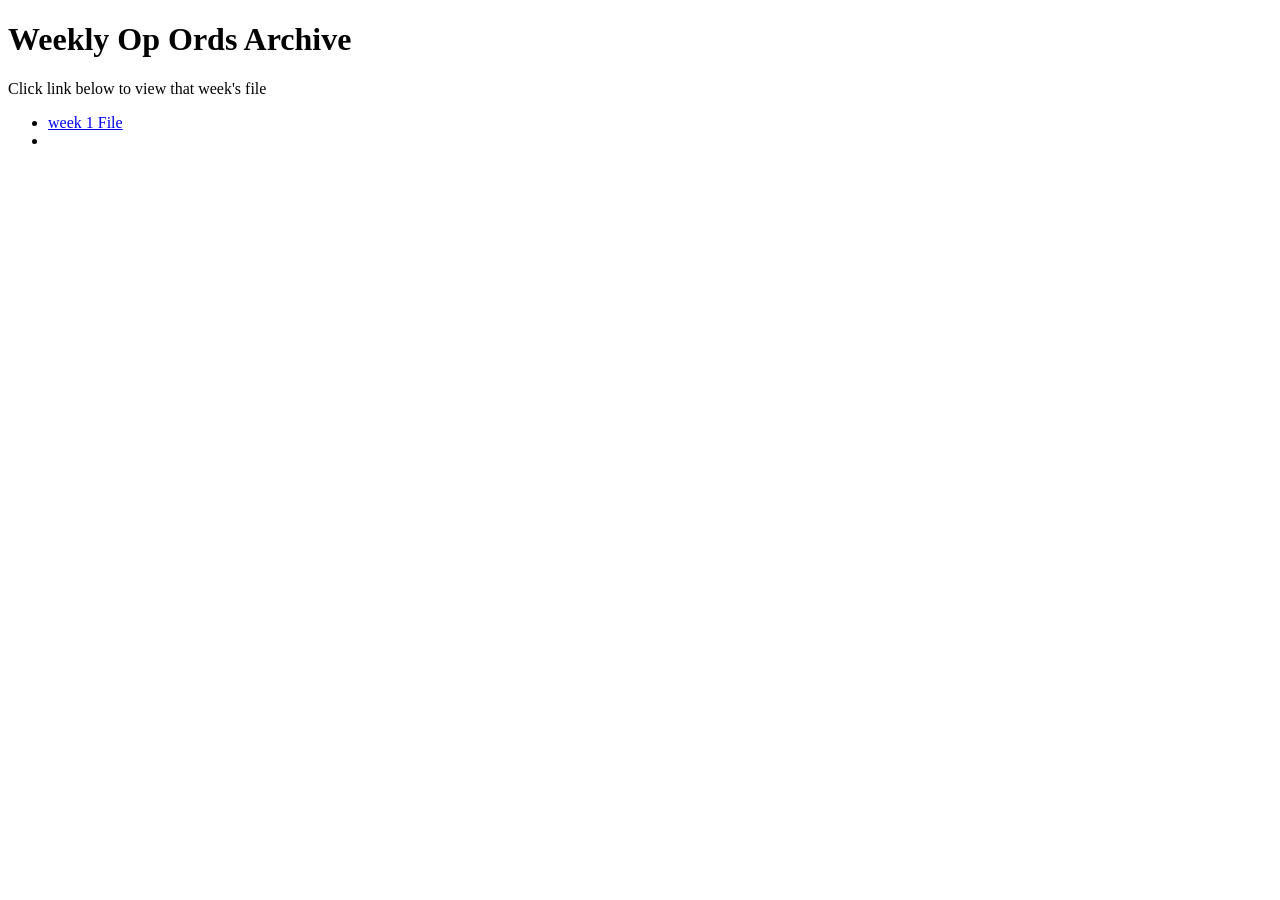
==== index.html @ e913584e "Update index.html" ====
<!DOCTYPE html>
<html lang="en">
<head>
	<meta charset="UTF-8">
	<title>Op Ords Archive</title>
</head>
<body>

	<h1> Weekly Op Ords Archive</h1>
	<p>Click link below to view that week's file</p>
	
	<ul>
		<li><a href="opord_01_26_ghost_shadow_presentation.htmlopord_01_26_ghost_shadow_presentation.html">week 1 File<a><li>
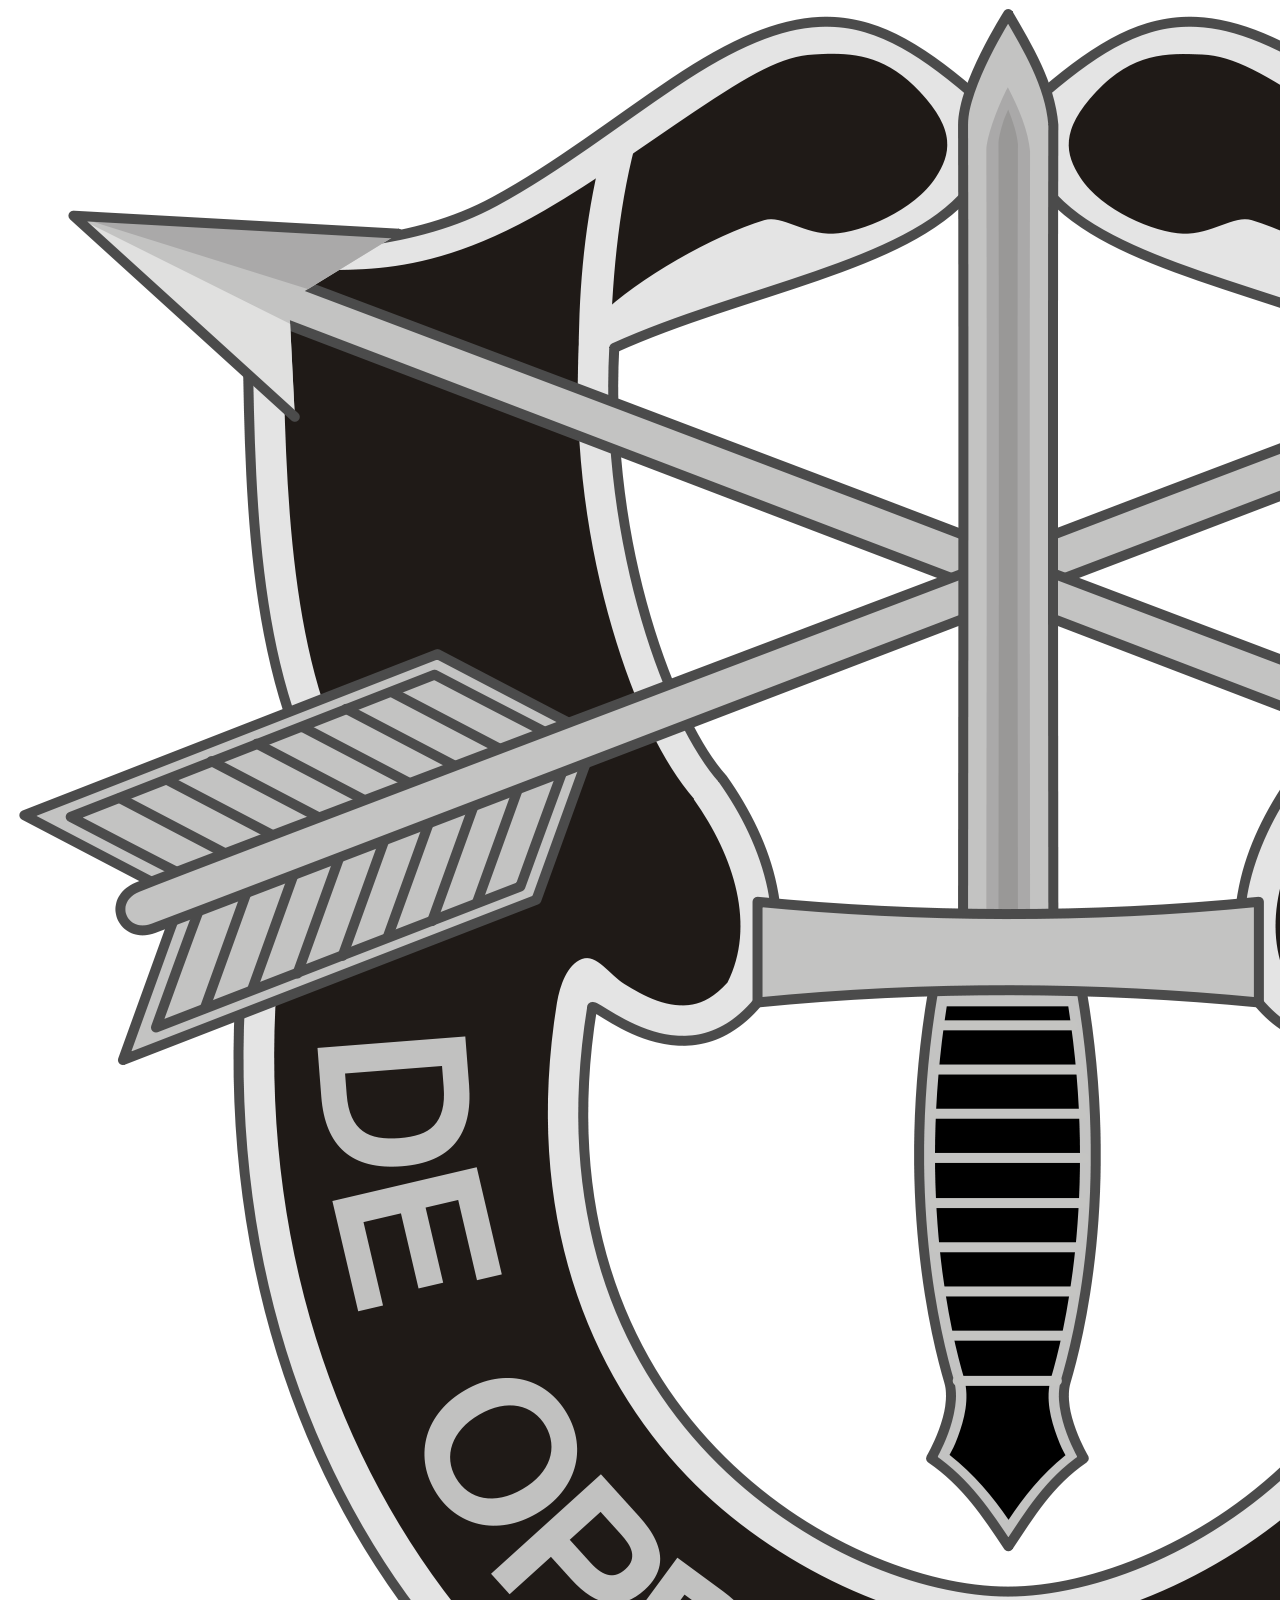
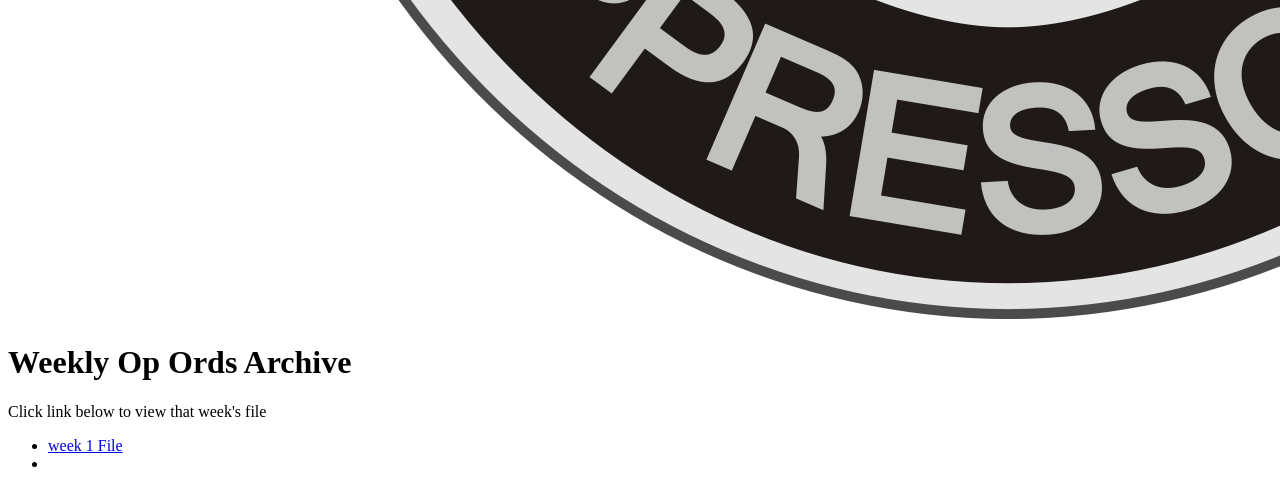
==== commit e2acce0e: "Add files via upload" ====
--- a/index.html
+++ b/index.html
@@ -5,9 +5,11 @@
 	<title>Op Ords Archive</title>
 </head>
 <body>
-
+	<div class="banner-container">
+		<img src="Deopressoliber.png" alt="Unit Logo" class="banner-img">
+	</div>
 	<h1> Weekly Op Ords Archive</h1>
 	<p>Click link below to view that week's file</p>
 	
 	<ul>
-		<li><a href="opord_01_26_ghost_shadow_presentation.htmlopord_01_26_ghost_shadow_presentation.html">week 1 File<a><li>
+		<li><a href="Operation_Sable_Trident_Master_OPORD_Suite.html">week 1 File<a><li>
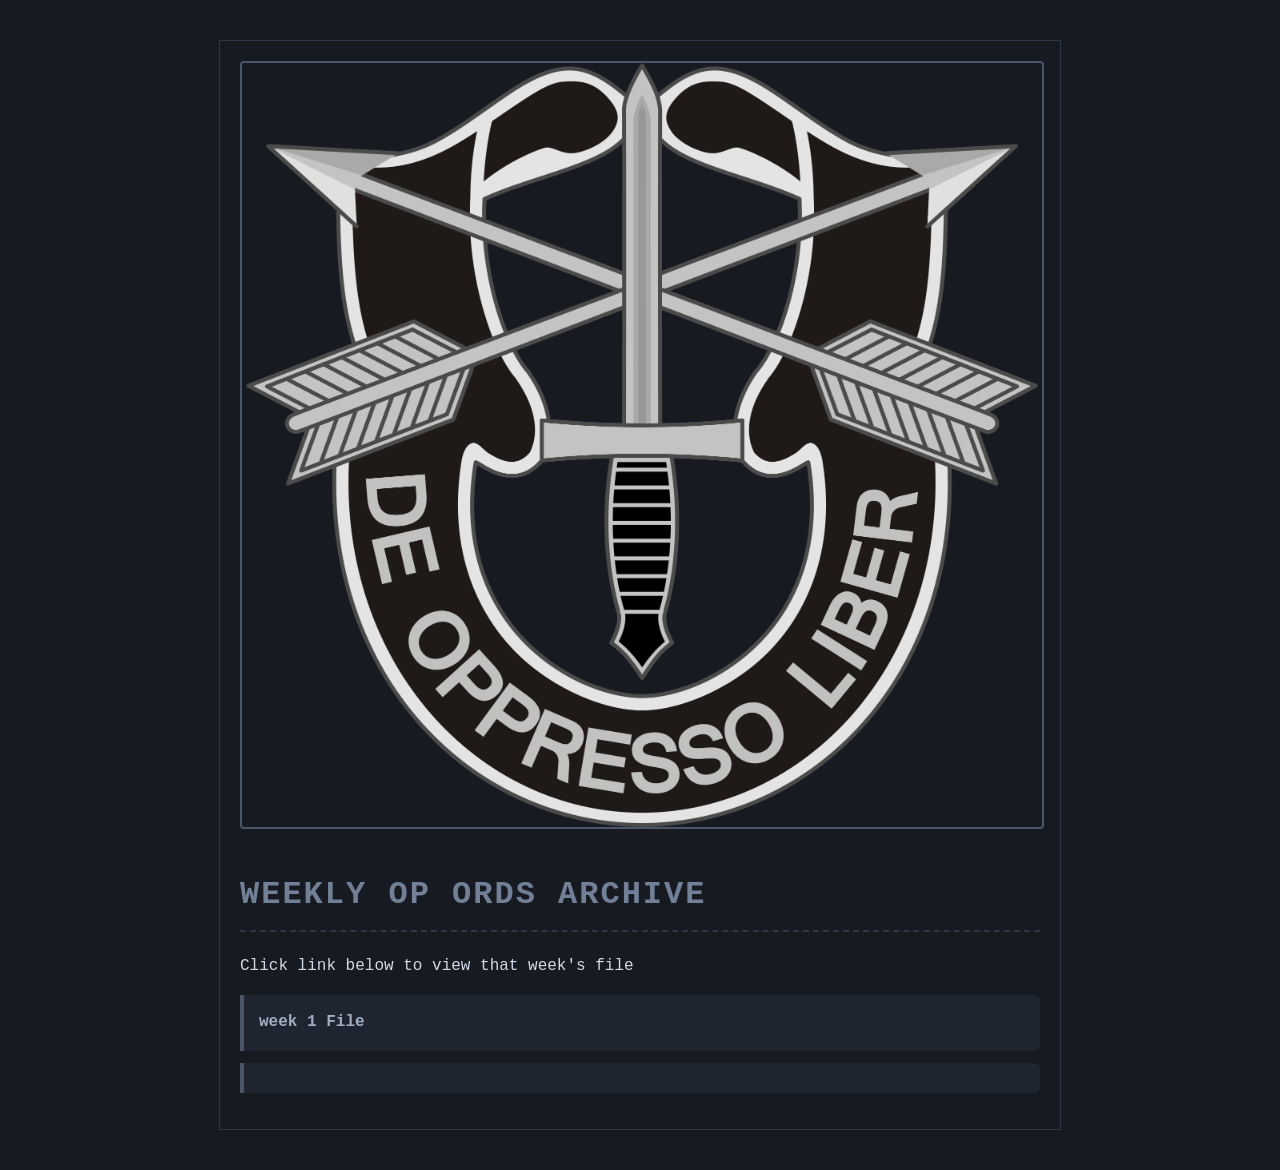
==== commit b7ee2257: "Update index.html" ====
--- a/index.html
+++ b/index.html
@@ -3,6 +3,7 @@
 <head>
 	<meta charset="UTF-8">
 	<title>Op Ords Archive</title>
+	<link rel="stylesheet" href="styles.css">
 </head>
 <body>
 	<div class="banner-container">
@@ -12,4 +13,4 @@
 	<p>Click link below to view that week's file</p>
 	
 	<ul>
-		<li><a href="Operation_Sable_Trident_Master_OPORD_Suite.html">week 1 File<a><li>+		<li><a href="Operation_Sable_Trident_Master_OPORD_Suite.html">week 1 File<a><li>
--- a/styles.css
+++ b/styles.css
@@ -0,0 +1,60 @@
+body {
+    font-family: 'Courier New', Courier, monospace; /* Clean, military-comms typography */
+    line-height: 1.6;
+    background-color: #171b21; /* Deep tactical slate black */
+    color: #d1d9e6; /* Muted cool-grey text */
+    max-width: 800px;
+    margin: 40px auto;
+    padding: 20px;
+    border: 1px solid #2d3748; /* Steel grey outer containment frame */
+}
+
+/* Header Banner Image Container */
+.banner-container {
+    text-align: center;
+    margin-bottom: 30px;
+}
+
+.banner-img {
+    max-width: 100%;
+    height: auto;
+    border: 2px solid #4a5568; /* Framing your logo in steel blue */
+    border-radius: 4px;
+}
+
+h1 {
+    color: #718096; /* Slate blue/grey accent */
+    border-bottom: 2px dashed #2d3748;
+    padding-bottom: 10px;
+    text-transform: uppercase;
+    letter-spacing: 2px;
+}
+
+ul {
+    list-style-type: none; 
+    padding: 0;
+}
+
+li {
+    background-color: #1e2530; /* Dark bunker grey-blue cards */
+    margin: 12px 0;
+    padding: 15px;
+    border-left: 4px solid #4a5568; /* Tactical stripe on the side */
+    border-radius: 0 6px 6px 0;
+}
+
+li:hover {
+    background-color: #262f3d;
+    border-left-color: #a0aec0; /* Glows brighter light-blue/grey on hover */
+}
+
+a {
+    color: #a0aec0; /* Light grey-blue links */
+    text-decoration: none;
+    font-weight: bold;
+    display: block;
+}
+
+li:hover a {
+    color: #e2e8f0; /* Crisp light grey on hover */
+}
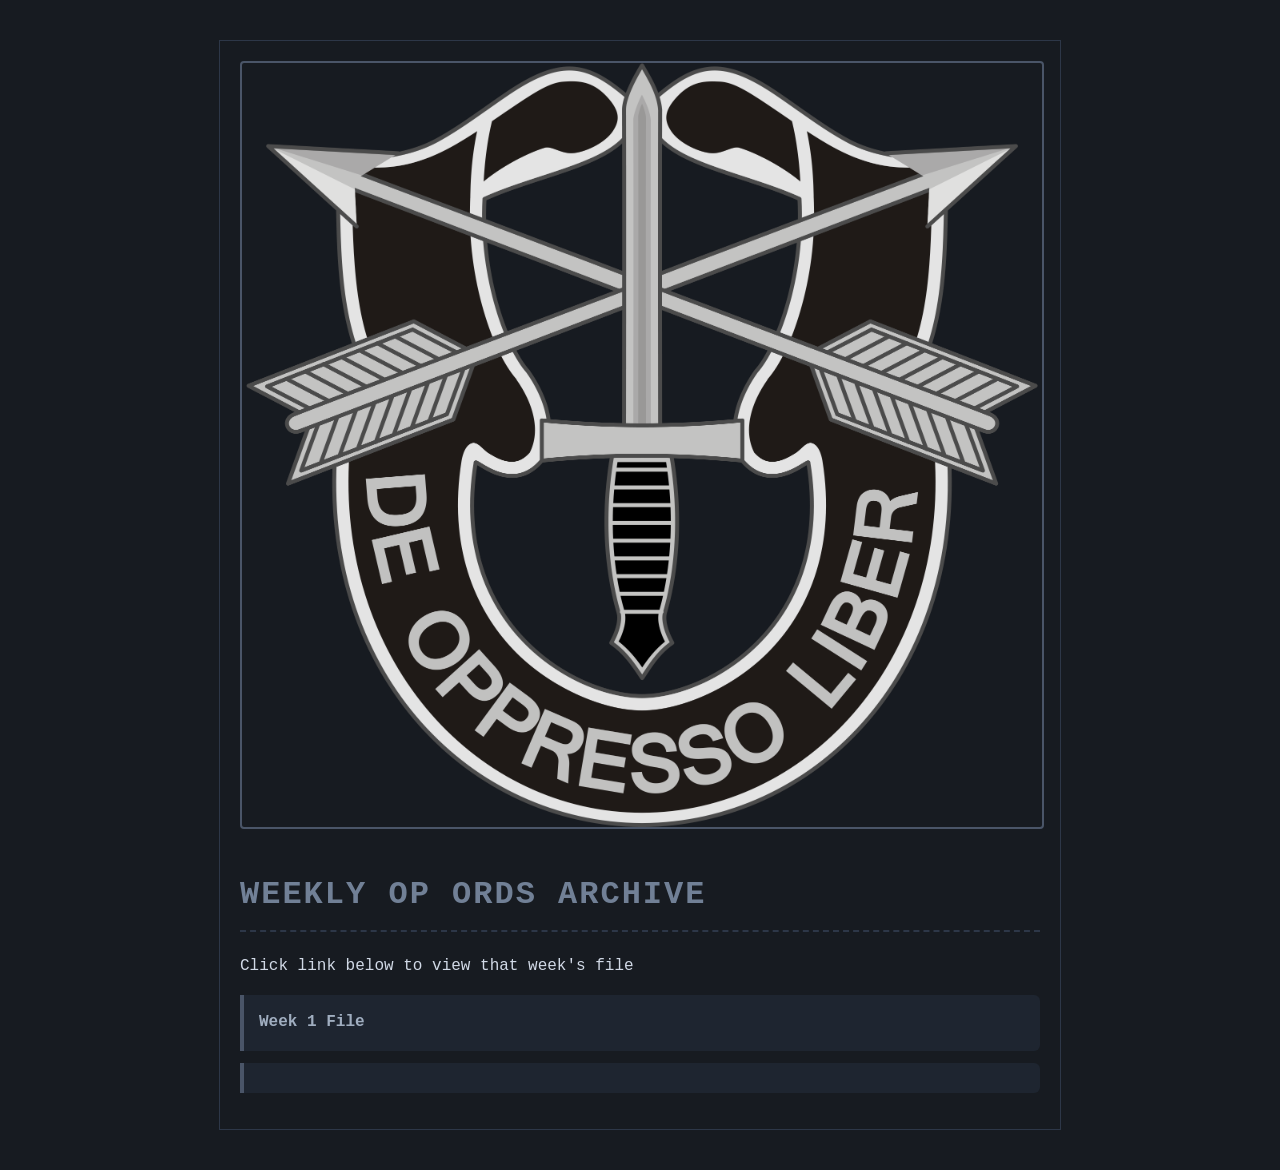
==== commit e23c76aa: "index.html" ====
--- a/index.html
+++ b/index.html
@@ -13,4 +13,4 @@
 	<p>Click link below to view that week's file</p>
 	
 	<ul>
-		<li><a href="Operation_Sable_Trident_Master_OPORD_Suite.html">week 1 File<a><li>
+		<li><a href="opord_01.html">Week 1 File<a><li>
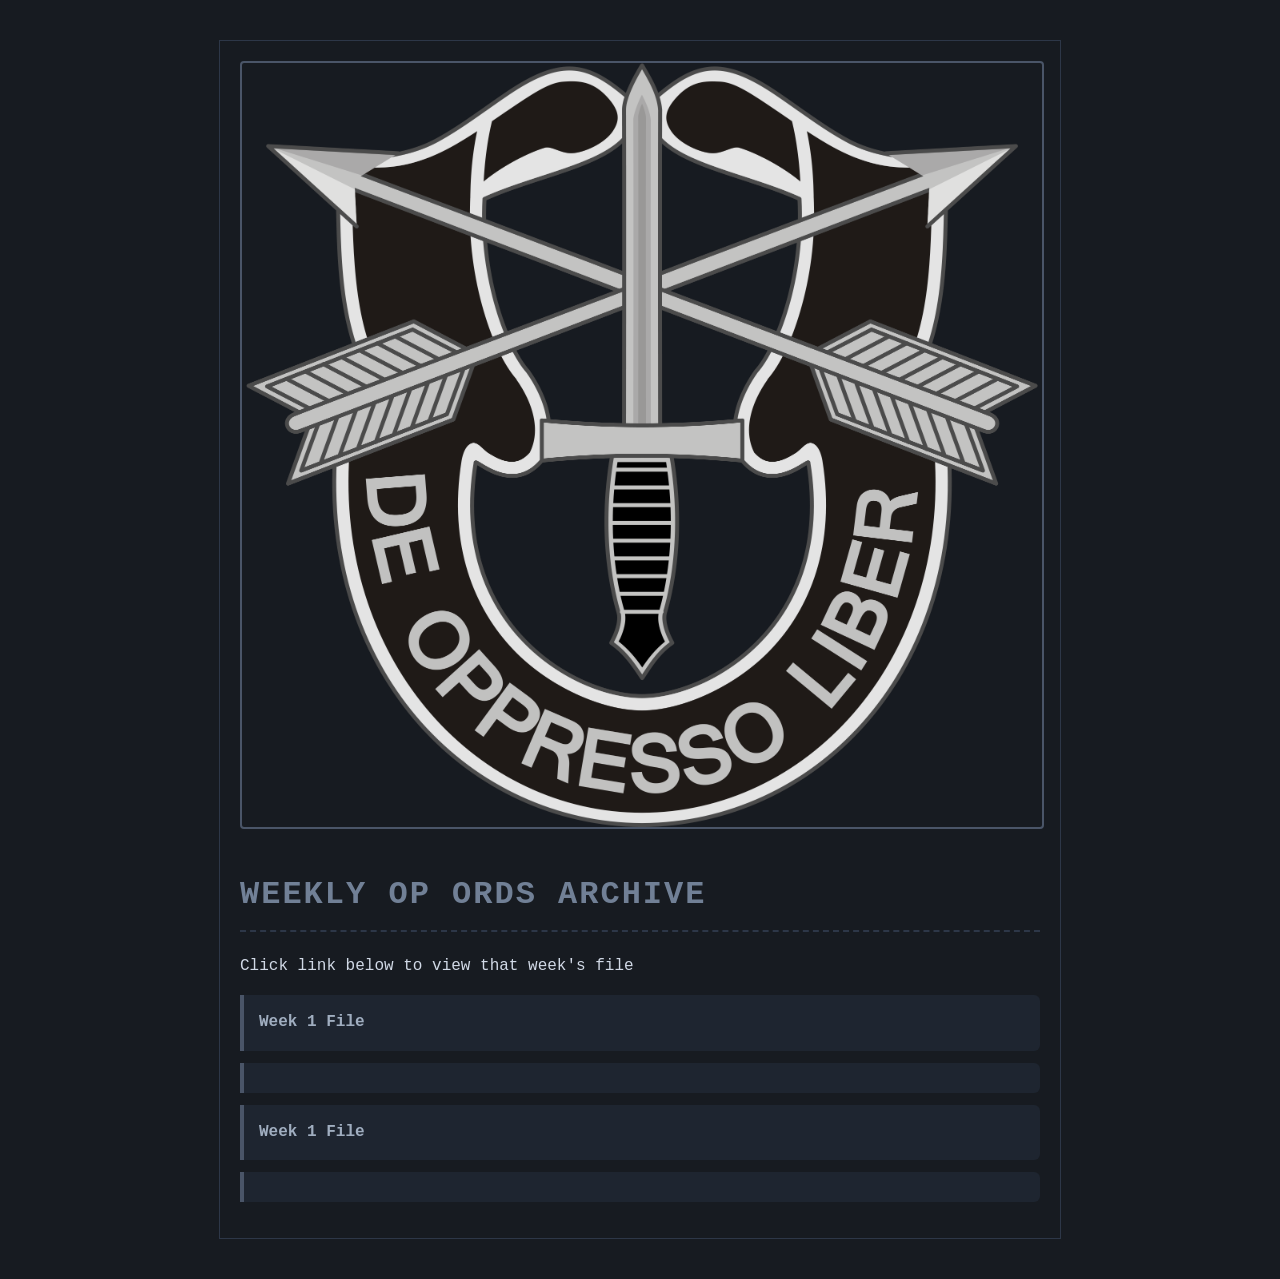
==== commit 412b5525: "index.html" ====
--- a/index.html
+++ b/index.html
@@ -13,4 +13,5 @@
 	<p>Click link below to view that week's file</p>
 	
 	<ul>
-		<li><a href="opord_01.html">Week 1 File<a><li>
+		<li><a href="Opord_01.html">Week 1 File<a><li>
+		<li><a href="Opord_02.html">Week 1 File<a><li>
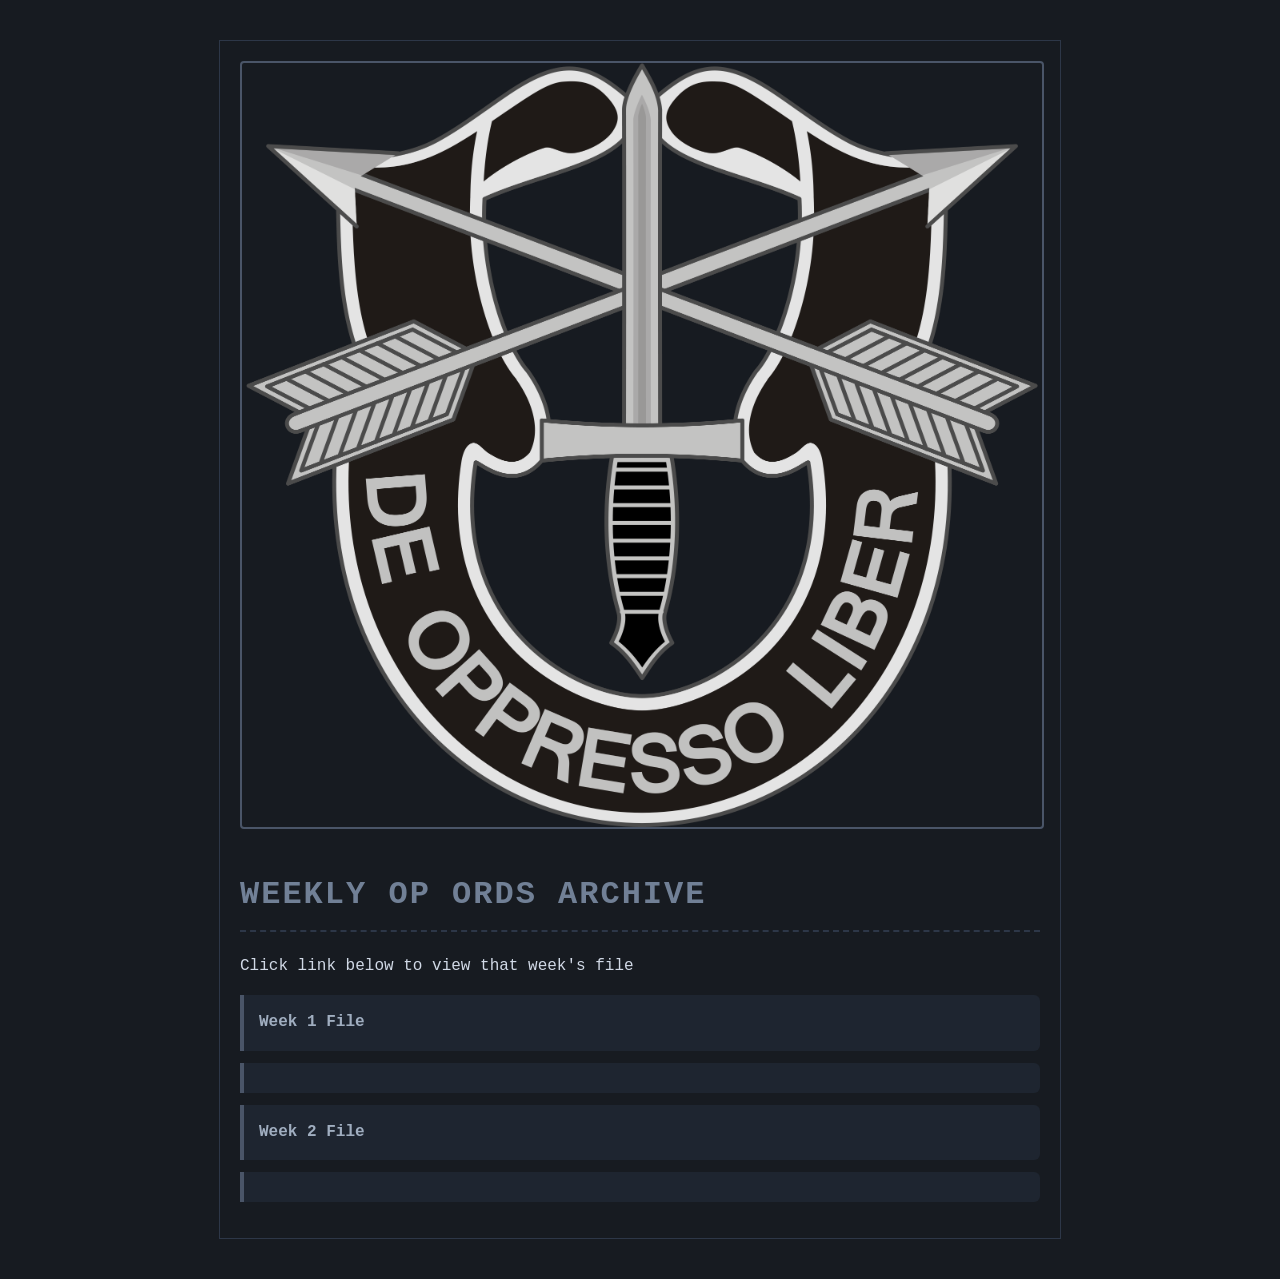
==== commit 0ab6b968: "index.html" ====
--- a/index.html
+++ b/index.html
@@ -14,4 +14,4 @@
 	
 	<ul>
 		<li><a href="Opord_01.html">Week 1 File<a><li>
-		<li><a href="Opord_02.html">Week 1 File<a><li>
+		<li><a href="Opord_02.html">Week 2 File<a><li>
